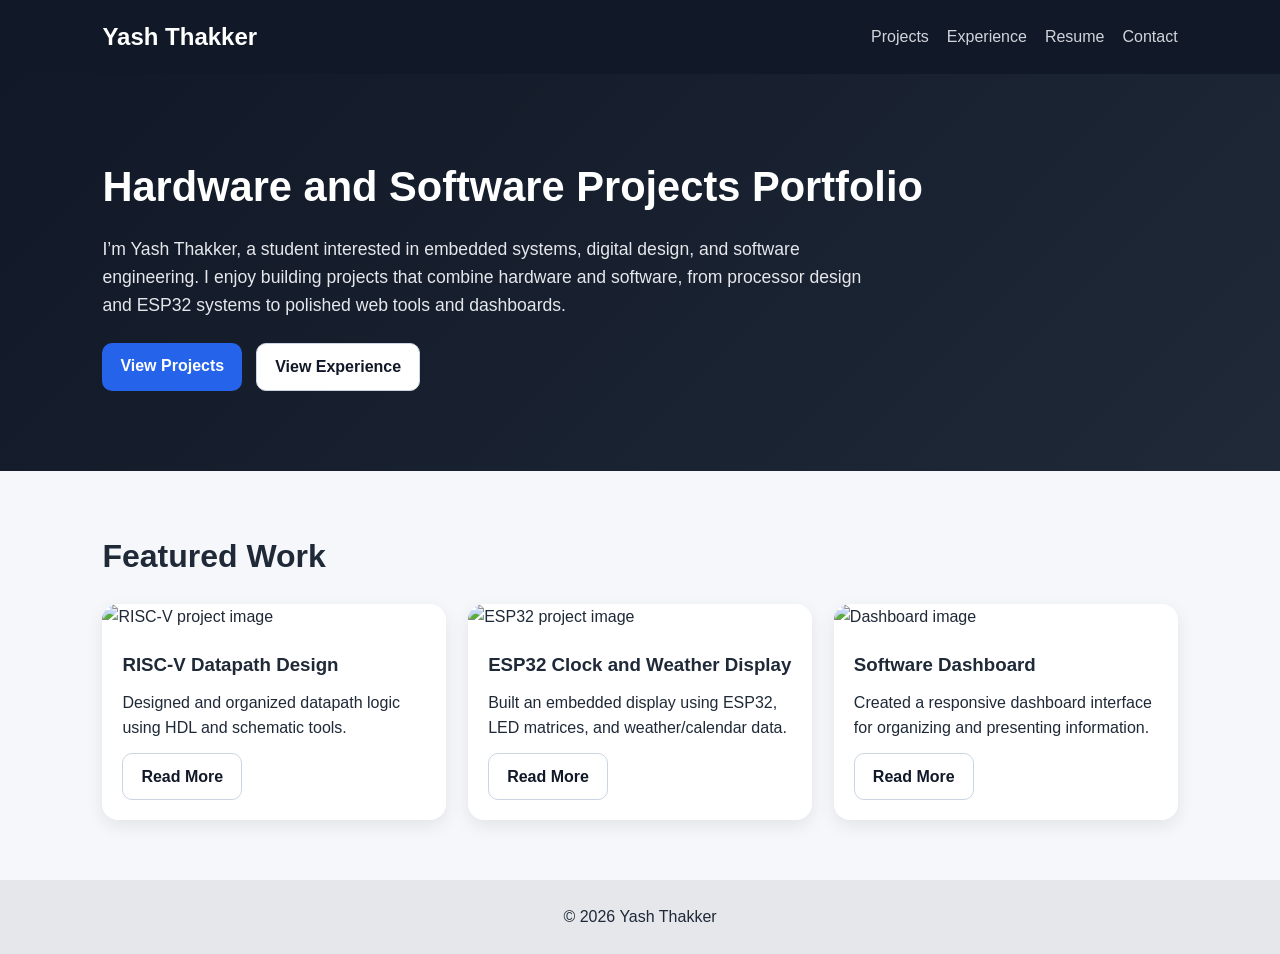
==== index.html @ a698c544 "fixed tabs" ====
<!DOCTYPE html>
<html lang="en">
<head>
  <meta charset="UTF-8" />
  <meta name="viewport" content="width=device-width, initial-scale=1.0" />
  <title>Yash Thakker | Portfolio</title>
  <link rel="stylesheet" href="style.css" />
</head>
<body>
  <nav class="navbar">
    <h1><a href="index.html">Yash Thakker</a></h1>
    <div class="nav-links">
      <a href="projects.html">Projects</a>
      <a href="experience.html">Experience</a>
      <a href="resume.html">Resume</a>
      <a href="contact.html">Contact</a>
    </div>
  </nav>

  <header class="hero">
    <h2>Hardware and Software Projects Portfolio</h2>
    <p>
      I’m Yash Thakker, a student interested in embedded systems, digital design, and software engineering.
      I enjoy building projects that combine hardware and software, from processor design and ESP32 systems
      to polished web tools and dashboards.
    </p>
    <div class="hero-buttons">
      <a class="btn primary" href="projects.html">View Projects</a>
      <a class="btn" href="experience.html">View Experience</a>
    </div>
  </header>

  <main>
    <section class="container">
        <h2 class="section-title">Featured Work</h2>
        <div class="grid">
        <div class="card">
            <img src="images/riscv-1.jpg" alt="RISC-V project image">
            <div class="card-content">
            <h3>RISC-V Datapath Design</h3>
            <p>Designed and organized datapath logic using HDL and schematic tools.</p>
            <a class="btn" href="projects/riscv.html">Read More</a>
            </div>
        </div>

        <div class="card">
            <img src="images/esp32-1.jpg" alt="ESP32 project image">
            <div class="card-content">
            <h3>ESP32 Clock and Weather Display</h3>
            <p>Built an embedded display using ESP32, LED matrices, and weather/calendar data.</p>
            <a class="btn" href="projects/esp32.html">Read More</a>
            </div>
        </div>

        <div class="card">
            <img src="images/dashboard-1.jpg" alt="Dashboard image">
            <div class="card-content">
            <h3>Software Dashboard</h3>
            <p>Created a responsive dashboard interface for organizing and presenting information.</p>
            <a class="btn" href="projects/dashboard.html">Read More</a>
            </div>
        </div>
        </div>
    </section>
  </main>

  <footer class="footer">
    <p>© 2026 Yash Thakker</p>
  </footer>
</body>
</html>
---- style.css ----
* {
  box-sizing: border-box;
  margin: 0;
  padding: 0;
}

html, body {
  height: 100%;
}

body {
  font-family: Arial, sans-serif;
  background: #f5f7fb;
  color: #1f2937;
  line-height: 1.6;
  display: flex;
  flex-direction: column;
}

main {
  flex: 1;
}

a {
  text-decoration: none;
  color: inherit;
}

.navbar {
  background: #111827;
  color: white;
  padding: 18px 8%;
  display: flex;
  justify-content: space-between;
  align-items: center;
  flex-wrap: wrap;
}

.navbar h1 a {
  color: white;
}

.nav-links {
  display: flex;
  gap: 18px;
  flex-wrap: wrap;
}

.nav-links a {
  color: #d1d5db;
  font-weight: 500;
  transition: color 0.2s ease;
}

.nav-links a:hover {
  color: white;
}

.hero {
  background: linear-gradient(135deg, #111827, #1f2937);
  color: white;
  padding: 80px 8%;
}

.hero h2 {
  font-size: 2.6rem;
  margin-bottom: 14px;
}

.hero p {
  max-width: 760px;
  font-size: 1.1rem;
  color: #e5e7eb;
}

.hero-buttons {
  margin-top: 24px;
  display: flex;
  gap: 14px;
  flex-wrap: wrap;
}

.btn {
  display: inline-block;
  padding: 10px 18px;
  border-radius: 10px;
  font-weight: bold;
  border: 1px solid #cbd5e1;
  background: white;
  color: #111827;
}

.btn.primary {
  background: #2563eb;
  color: white;
  border: none;
}

.container {
  padding: 60px 8%;
}

.section-title {
  font-size: 2rem;
  margin-bottom: 22px;
}

.grid {
  display: grid;
  grid-template-columns: repeat(auto-fit, minmax(280px, 1fr));
  gap: 22px;
}

.card {
  background: white;
  border-radius: 16px;
  overflow: hidden;
  box-shadow: 0 6px 18px rgba(0,0,0,0.08);
}

.card img {
  width: 100%;
  height: 210px;
  object-fit: cover;
}

.card-content {
  padding: 20px;
}

.card-content h3 {
  margin-bottom: 10px;
}

.card-content p {
  margin-bottom: 12px;
}

.tags {
  font-size: 0.95rem;
  color: #374151;
  margin-bottom: 14px;
}

.timeline {
  display: flex;
  flex-direction: column;
  gap: 22px;
}

.timeline-item {
  background: white;
  border-left: 5px solid #2563eb;
  padding: 20px;
  border-radius: 12px;
  box-shadow: 0 6px 18px rgba(0,0,0,0.06);
}

.timeline-item h3 {
  margin-bottom: 6px;
}

.timeline-item .meta {
  color: #6b7280;
  margin-bottom: 10px;
}

.timeline-item ul {
  margin-left: 20px;
}

.project-header {
  padding: 50px 8% 20px;
}

.project-header h2 {
  font-size: 2.4rem;
  margin-bottom: 10px;
}

.project-layout {
  padding: 20px 8% 60px;
  display: grid;
  grid-template-columns: 2fr 1fr;
  gap: 30px;
}

.project-main,
.project-side {
  background: white;
  padding: 24px;
  border-radius: 16px;
  box-shadow: 0 6px 18px rgba(0,0,0,0.06);
}

.project-main img,
.project-main video {
  width: 100%;
  border-radius: 12px;
  margin: 16px 0;
}

.project-main h3,
.project-side h3 {
  margin: 18px 0 10px;
}

.project-main ul,
.project-side ul {
  margin-left: 20px;
}

.resume-box,
.contact-box {
  background: white;
  padding: 28px;
  border-radius: 16px;
  box-shadow: 0 6px 18px rgba(0,0,0,0.06);
  max-width: 700px;
}

.footer {
  text-align: center;
  padding: 24px;
  background: #e5e7eb;
  margin-top: auto;
}

@media (max-width: 900px) {
  .project-layout {
    grid-template-columns: 1fr;
  }

  .hero h2 {
    font-size: 2rem;
  }
}
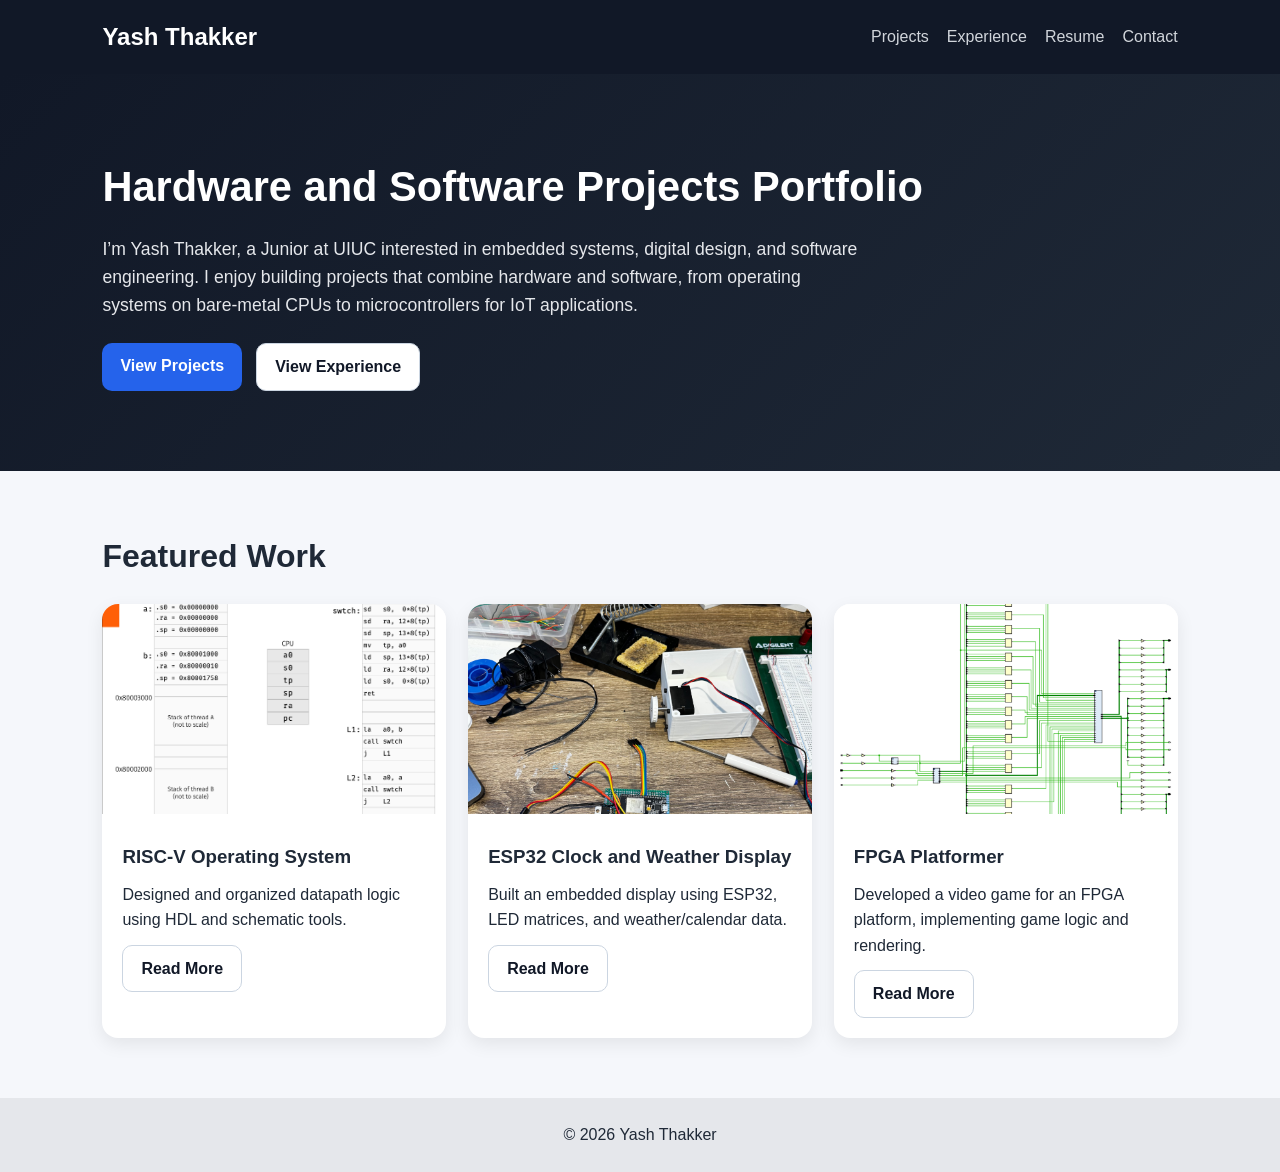
==== commit fef57aaf: "Update contact information, experience details, and project images in portfolio" ====
--- a/index.html
+++ b/index.html
@@ -20,9 +20,8 @@
   <header class="hero">
     <h2>Hardware and Software Projects Portfolio</h2>
     <p>
-      I’m Yash Thakker, a student interested in embedded systems, digital design, and software engineering.
-      I enjoy building projects that combine hardware and software, from processor design and ESP32 systems
-      to polished web tools and dashboards.
+      I’m Yash Thakker, a Junior at UIUC interested in embedded systems, digital design, and software engineering.
+      I enjoy building projects that combine hardware and software, from operating systems on bare-metal CPUs to microcontrollers for IoT applications.
     </p>
     <div class="hero-buttons">
       <a class="btn primary" href="projects.html">View Projects</a>
@@ -35,16 +34,16 @@
         <h2 class="section-title">Featured Work</h2>
         <div class="grid">
         <div class="card">
-            <img src="images/riscv-1.jpg" alt="RISC-V project image">
+            <img src="images/Threads.png" alt="RISC-V project image">
             <div class="card-content">
-            <h3>RISC-V Datapath Design</h3>
+            <h3>RISC-V Operating System</h3>
             <p>Designed and organized datapath logic using HDL and schematic tools.</p>
             <a class="btn" href="projects/riscv.html">Read More</a>
             </div>
         </div>
-
+        
         <div class="card">
-            <img src="images/esp32-1.jpg" alt="ESP32 project image">
+            <img src="images/BlindsPrototype.jpeg" alt="ESP32 project image">
             <div class="card-content">
             <h3>ESP32 Clock and Weather Display</h3>
             <p>Built an embedded display using ESP32, LED matrices, and weather/calendar data.</p>
@@ -53,11 +52,11 @@
         </div>
 
         <div class="card">
-            <img src="images/dashboard-1.jpg" alt="Dashboard image">
+            <img src="images/BlockDiagramFPGA.png" alt="FPGA project image">
             <div class="card-content">
-            <h3>Software Dashboard</h3>
-            <p>Created a responsive dashboard interface for organizing and presenting information.</p>
-            <a class="btn" href="projects/dashboard.html">Read More</a>
+            <h3>FPGA Platformer</h3>
+            <p>Developed a video game for an FPGA platform, implementing game logic and rendering.</p>
+            <a class="btn" href="projects/fpga.html">Read More</a>
             </div>
         </div>
         </div>
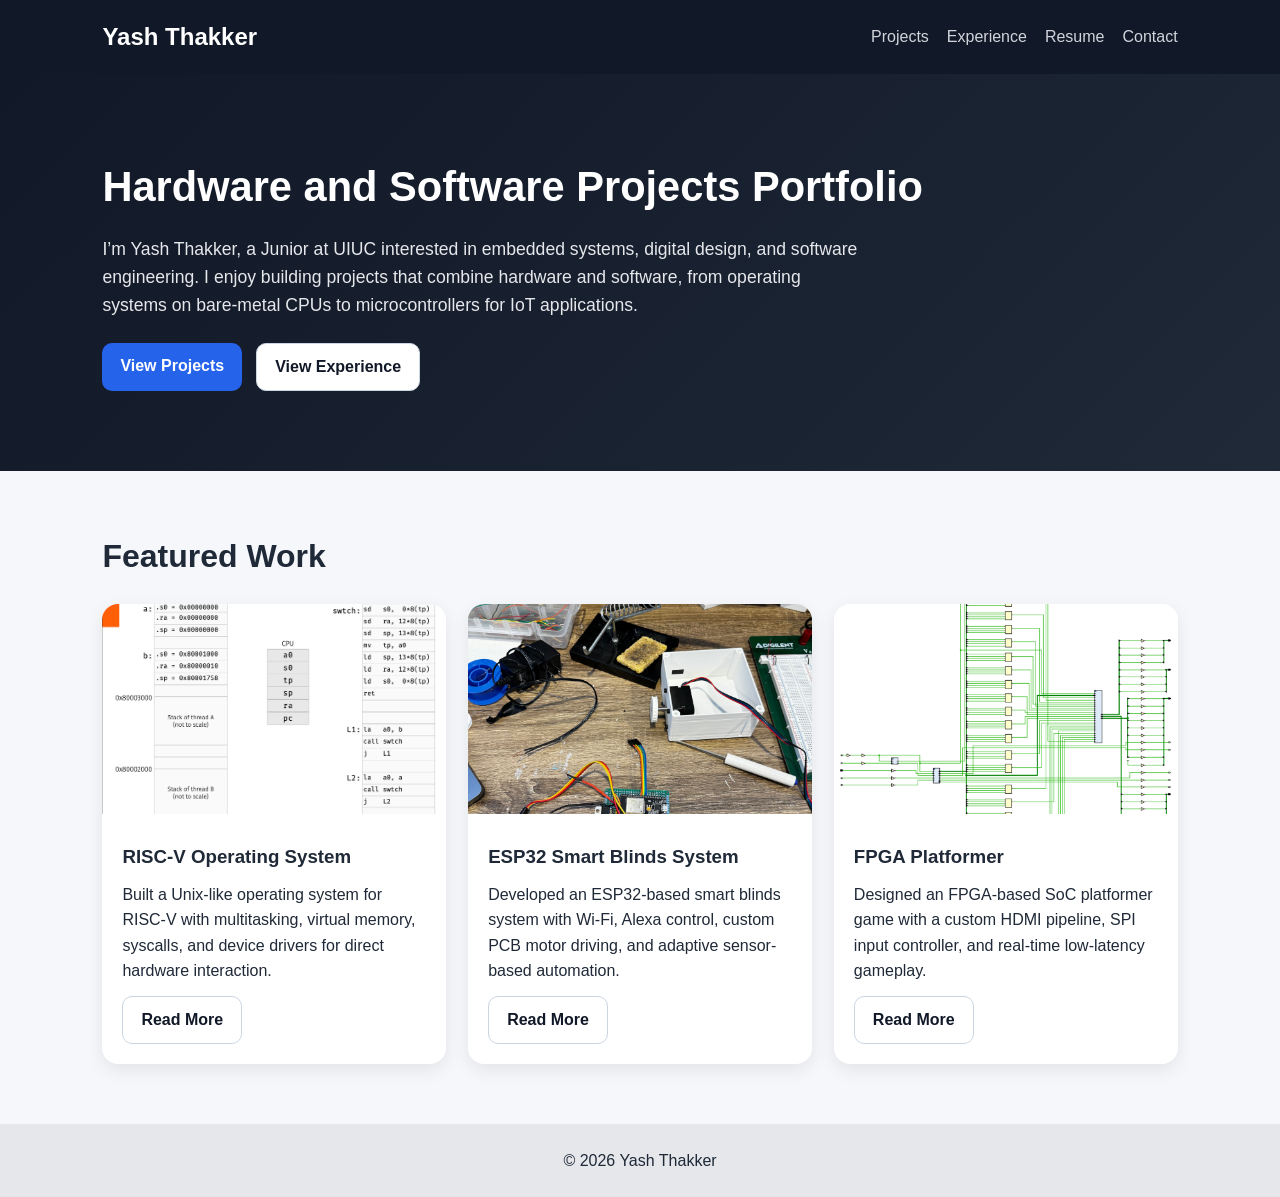
==== commit b26e8800: "Enhance project descriptions and add new images for better portfolio representation" ====
--- a/index.html
+++ b/index.html
@@ -37,7 +37,8 @@
             <img src="images/Threads.png" alt="RISC-V project image">
             <div class="card-content">
             <h3>RISC-V Operating System</h3>
-            <p>Designed and organized datapath logic using HDL and schematic tools.</p>
+            <p>Built a Unix-like operating system for RISC-V with 
+                    multitasking, virtual memory, syscalls, and device drivers for direct hardware interaction.</p>
             <a class="btn" href="projects/riscv.html">Read More</a>
             </div>
         </div>
@@ -45,8 +46,9 @@
         <div class="card">
             <img src="images/BlindsPrototype.jpeg" alt="ESP32 project image">
             <div class="card-content">
-            <h3>ESP32 Clock and Weather Display</h3>
-            <p>Built an embedded display using ESP32, LED matrices, and weather/calendar data.</p>
+            <h3>ESP32 Smart Blinds System</h3>
+            <p>Developed an ESP32-based smart blinds system with Wi-Fi, Alexa control, 
+                custom PCB motor driving, and adaptive sensor-based automation.</p>
             <a class="btn" href="projects/esp32.html">Read More</a>
             </div>
         </div>
@@ -55,7 +57,8 @@
             <img src="images/BlockDiagramFPGA.png" alt="FPGA project image">
             <div class="card-content">
             <h3>FPGA Platformer</h3>
-            <p>Developed a video game for an FPGA platform, implementing game logic and rendering.</p>
+            <p>Designed an FPGA-based SoC platformer game with a custom 
+                    HDMI pipeline, SPI input controller, and real-time low-latency gameplay.</p>
             <a class="btn" href="projects/fpga.html">Read More</a>
             </div>
         </div>
--- a/style.css
+++ b/style.css
@@ -6,6 +6,21 @@
 
 html, body {
   height: 100%;
+}
+
+.experience-header {
+  display: flex;
+  align-items: flex-start;
+  gap: 12px;
+  margin-bottom: 10px;
+}
+
+.company-logo {
+  width: 36px;
+  height: 36px;
+  object-fit: contain;
+  flex-shrink: 0;
+  margin-top: 2px;
 }
 
 body {
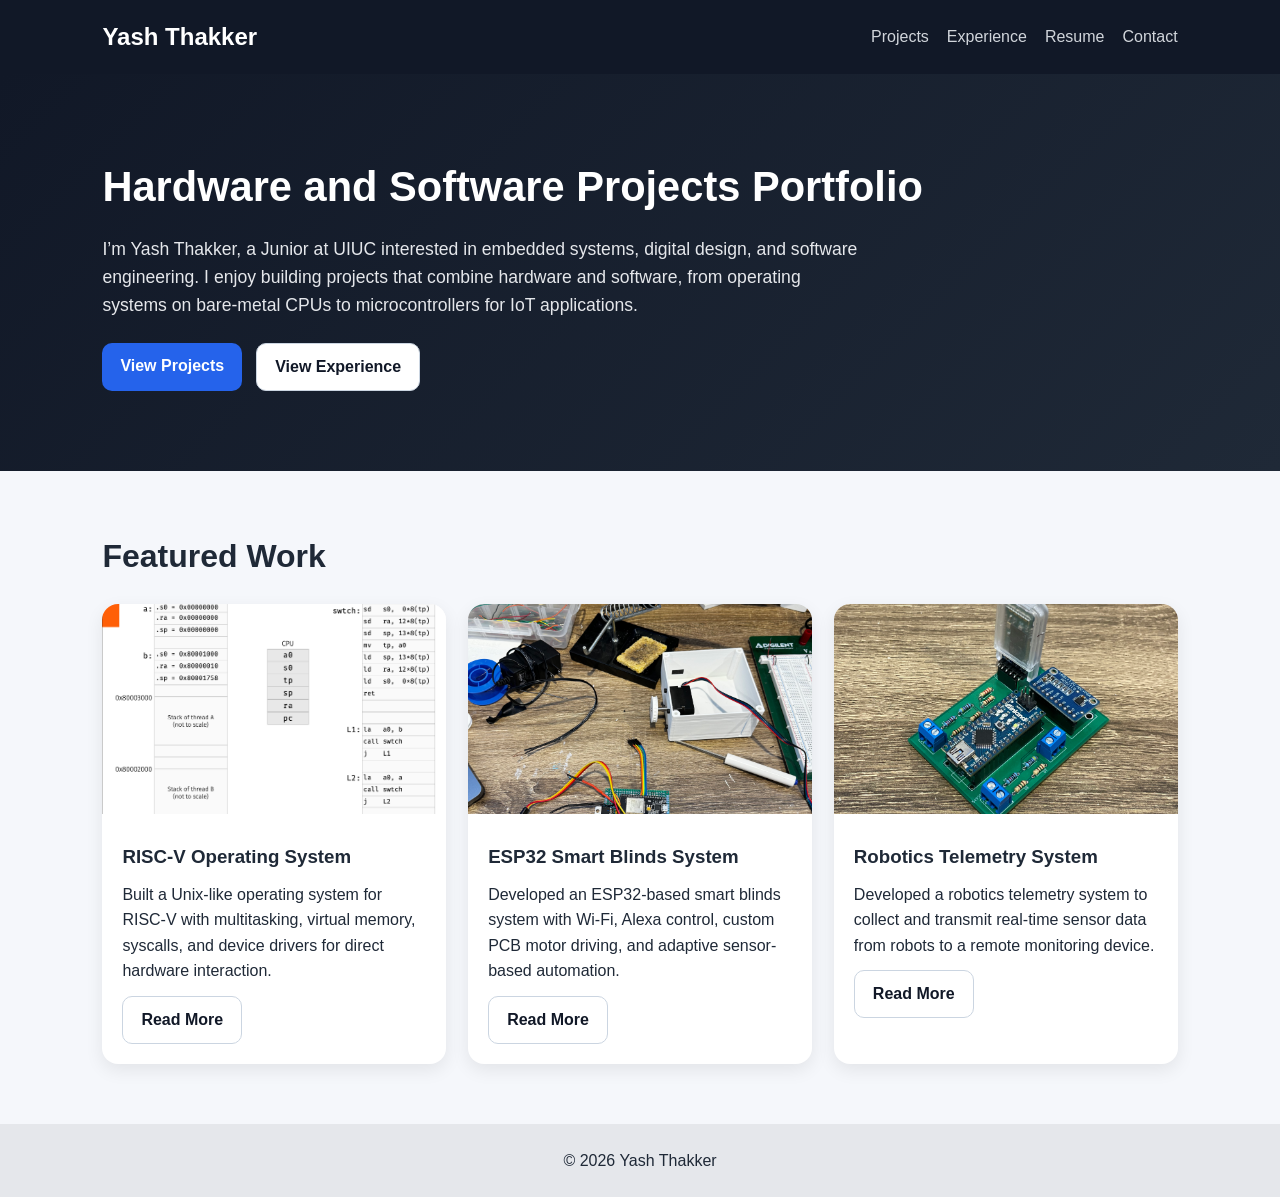
==== commit 5d735138: "stories" ====
--- a/index.html
+++ b/index.html
@@ -54,12 +54,12 @@
         </div>
 
         <div class="card">
-            <img src="images/BlockDiagramFPGA.png" alt="FPGA project image">
+            <img src="images/robot-tele-pcb.jpeg" alt="Robotics Telemetry System">
             <div class="card-content">
-            <h3>FPGA Platformer</h3>
-            <p>Designed an FPGA-based SoC platformer game with a custom 
-                    HDMI pipeline, SPI input controller, and real-time low-latency gameplay.</p>
-            <a class="btn" href="projects/fpga.html">Read More</a>
+            <h3>Robotics Telemetry System</h3>
+            <p>Developed a robotics telemetry system to collect and transmit real-time sensor data from robots 
+                to a remote monitoring device.</p>
+            <a class="btn" href="projects/robotics-telemetry.html">Read More</a>
             </div>
         </div>
         </div>
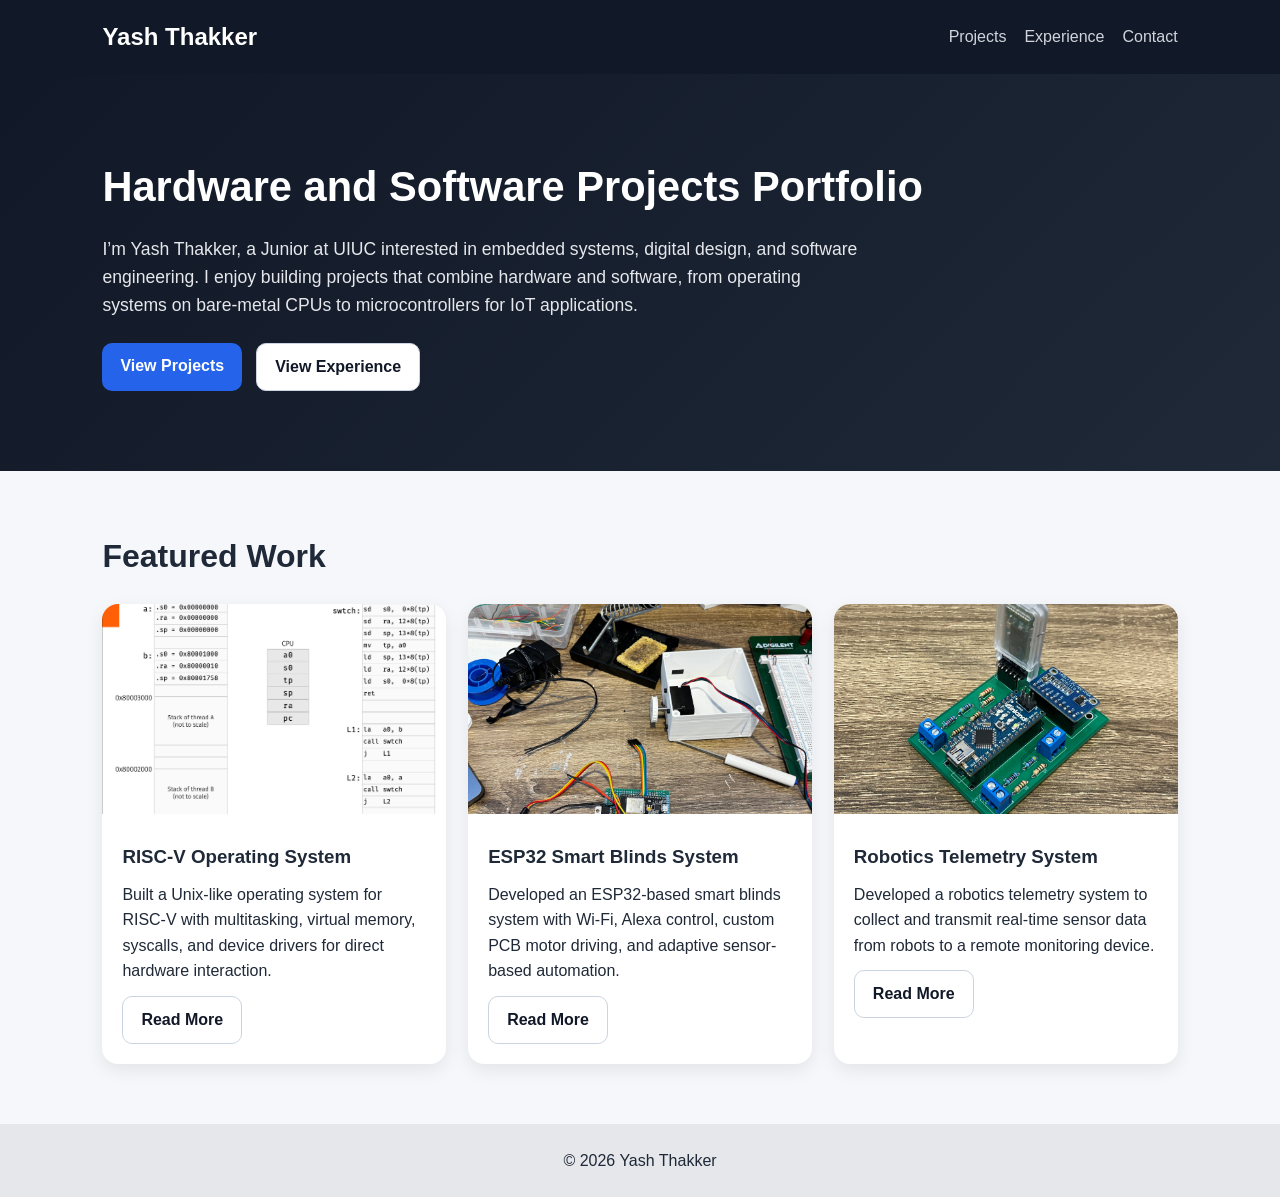
==== commit 6527d098: "4/30" ====
--- a/index.html
+++ b/index.html
@@ -12,7 +12,7 @@
     <div class="nav-links">
       <a href="projects.html">Projects</a>
       <a href="experience.html">Experience</a>
-      <a href="resume.html">Resume</a>
+      <!-- <a href="resume.html">Resume</a> -->
       <a href="contact.html">Contact</a>
     </div>
   </nav>
@@ -39,7 +39,7 @@
             <h3>RISC-V Operating System</h3>
             <p>Built a Unix-like operating system for RISC-V with 
                     multitasking, virtual memory, syscalls, and device drivers for direct hardware interaction.</p>
-            <a class="btn" href="projects/riscv.html">Read More</a>
+            <a class="btn" href="projects/riscv-os.html">Read More</a>
             </div>
         </div>
         
@@ -49,7 +49,7 @@
             <h3>ESP32 Smart Blinds System</h3>
             <p>Developed an ESP32-based smart blinds system with Wi-Fi, Alexa control, 
                 custom PCB motor driving, and adaptive sensor-based automation.</p>
-            <a class="btn" href="projects/esp32.html">Read More</a>
+            <a class="btn" href="projects/iot-blinds.html">Read More</a>
             </div>
         </div>
 
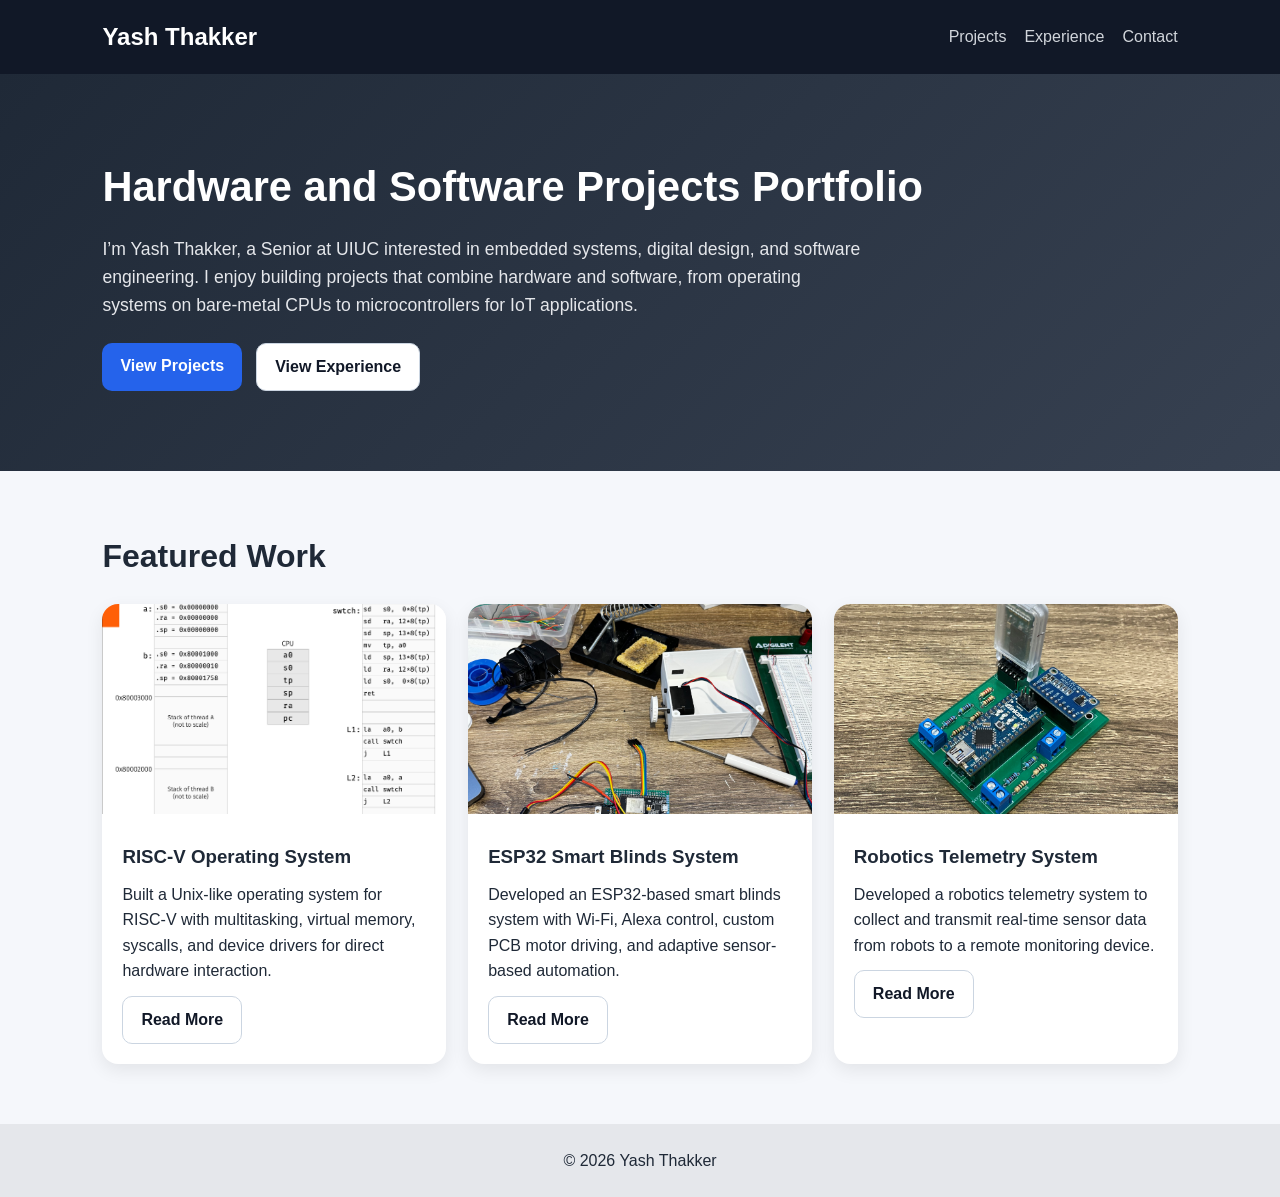
==== commit e1b0ae20: "CSS changes" ====
--- a/index.html
+++ b/index.html
@@ -20,7 +20,7 @@
   <header class="hero">
     <h2>Hardware and Software Projects Portfolio</h2>
     <p>
-      I’m Yash Thakker, a Junior at UIUC interested in embedded systems, digital design, and software engineering.
+      I’m Yash Thakker, a Senior at UIUC interested in embedded systems, digital design, and software engineering.
       I enjoy building projects that combine hardware and software, from operating systems on bare-metal CPUs to microcontrollers for IoT applications.
     </p>
     <div class="hero-buttons">
--- a/style.css
+++ b/style.css
@@ -72,7 +72,7 @@
 }
 
 .hero {
-  background: linear-gradient(135deg, #111827, #1f2937);
+  background: linear-gradient(135deg, #1f2937, #374151);
   color: white;
   padding: 80px 8%;
 }
@@ -234,6 +234,68 @@
   max-width: 700px;
 }
 
+.contact-section {
+  background: linear-gradient(135deg, #111827 0%, #1f2937 55%, #2563eb 100%);
+  color: white;
+  min-height: 520px;
+  padding: 70px 8%;
+}
+
+.contact-intro {
+  max-width: 760px;
+  margin-bottom: 28px;
+}
+
+.contact-intro h2 {
+  font-size: 2.4rem;
+  margin-bottom: 12px;
+}
+
+.contact-intro p {
+  color: #e5e7eb;
+  font-size: 1.08rem;
+}
+
+.contact-grid {
+  display: grid;
+  grid-template-columns: repeat(auto-fit, minmax(240px, 1fr));
+  gap: 18px;
+}
+
+.contact-card {
+  background: white;
+  border: 1px solid #dbeafe;
+  border-top: 4px solid #2563eb;
+  border-radius: 14px;
+  padding: 22px;
+  box-shadow: 0 8px 24px rgba(15, 23, 42, 0.08);
+  transition: transform 0.2s ease, box-shadow 0.2s ease, border-color 0.2s ease;
+}
+
+.contact-card:hover,
+.contact-card:focus {
+  border-color: #93c5fd;
+  box-shadow: 0 12px 28px rgba(15, 23, 42, 0.12);
+  transform: translateY(-3px);
+}
+
+.contact-label {
+  display: block;
+  color: #2563eb;
+  font-size: 0.86rem;
+  font-weight: 700;
+  letter-spacing: 0.08em;
+  margin-bottom: 8px;
+  text-transform: uppercase;
+}
+
+.contact-value {
+  color: #111827;
+  display: block;
+  font-size: 1.05rem;
+  overflow-wrap: anywhere;
+}
+
 .footer {
   text-align: center;
   padding: 24px;
@@ -249,4 +311,4 @@
   .hero h2 {
     font-size: 2rem;
   }
-}+}
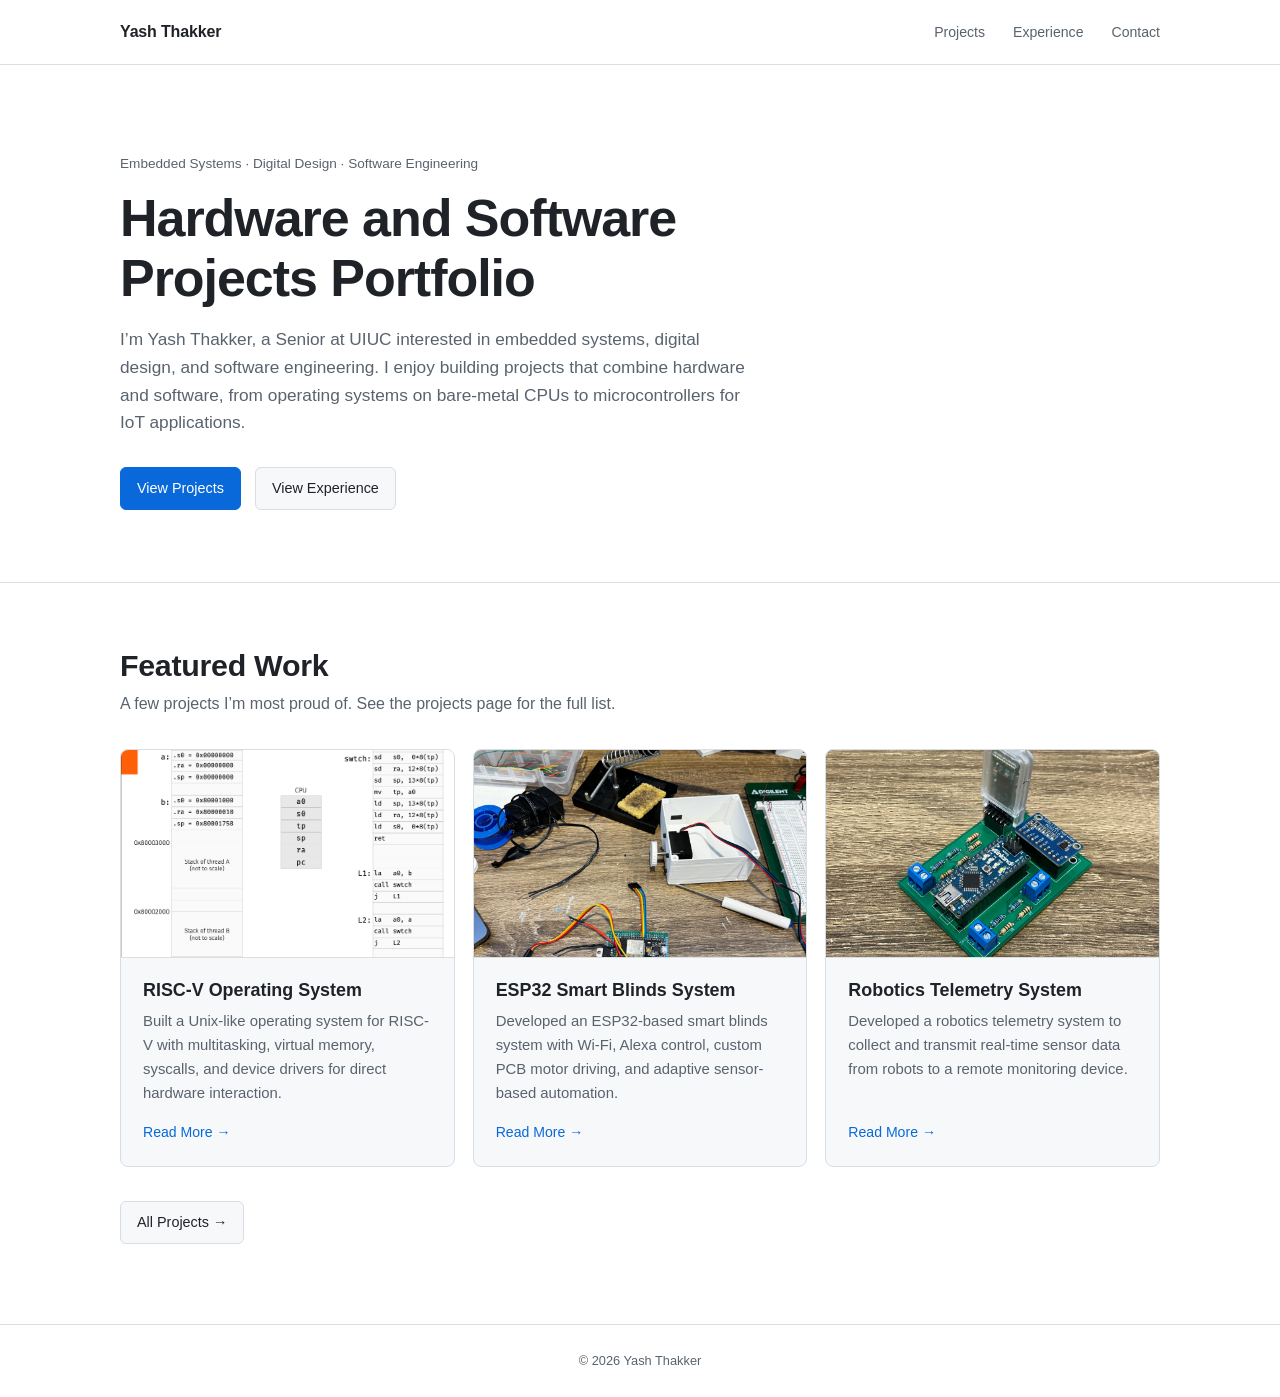
==== commit d6b35843: "feat: Redesign UI with clean GitHub-style light theme Replace dark navbar and card-shadow design wit" ====
--- a/index.html
+++ b/index.html
@@ -7,67 +7,88 @@
   <link rel="stylesheet" href="style.css" />
 </head>
 <body>
-  <nav class="navbar">
-    <h1><a href="index.html">Yash Thakker</a></h1>
-    <div class="nav-links">
-      <a href="projects.html">Projects</a>
-      <a href="experience.html">Experience</a>
-      <!-- <a href="resume.html">Resume</a> -->
-      <a href="contact.html">Contact</a>
-    </div>
-  </nav>
-
-  <header class="hero">
-    <h2>Hardware and Software Projects Portfolio</h2>
-    <p>
-      I’m Yash Thakker, a Senior at UIUC interested in embedded systems, digital design, and software engineering.
-      I enjoy building projects that combine hardware and software, from operating systems on bare-metal CPUs to microcontrollers for IoT applications.
-    </p>
-    <div class="hero-buttons">
-      <a class="btn primary" href="projects.html">View Projects</a>
-      <a class="btn" href="experience.html">View Experience</a>
+  <header class="site-header">
+    <div class="wrap">
+      <a class="wordmark" href="index.html">Yash Thakker</a>
+      <nav class="site-nav">
+        <a href="projects.html">Projects</a>
+        <a href="experience.html">Experience</a>
+        <!-- <a href="resume.html">Resume</a> -->
+        <a href="contact.html">Contact</a>
+      </nav>
     </div>
   </header>
 
   <main>
-    <section class="container">
-        <h2 class="section-title">Featured Work</h2>
-        <div class="grid">
-        <div class="card">
-            <img src="images/Threads.png" alt="RISC-V project image">
-            <div class="card-content">
-            <h3>RISC-V Operating System</h3>
-            <p>Built a Unix-like operating system for RISC-V with 
-                    multitasking, virtual memory, syscalls, and device drivers for direct hardware interaction.</p>
-            <a class="btn" href="projects/riscv-os.html">Read More</a>
-            </div>
-        </div>
-        
-        <div class="card">
-            <img src="images/BlindsPrototype.jpeg" alt="ESP32 project image">
-            <div class="card-content">
-            <h3>ESP32 Smart Blinds System</h3>
-            <p>Developed an ESP32-based smart blinds system with Wi-Fi, Alexa control, 
-                custom PCB motor driving, and adaptive sensor-based automation.</p>
-            <a class="btn" href="projects/iot-blinds.html">Read More</a>
-            </div>
+    <section class="hero wrap">
+      <p class="eyebrow">Embedded Systems · Digital Design · Software Engineering</p>
+      <h1>Hardware and Software Projects Portfolio</h1>
+      <p class="hero-intro">
+        I’m Yash Thakker, a Senior at UIUC interested in embedded systems, digital design, and software engineering.
+        I enjoy building projects that combine hardware and software, from operating systems on bare-metal CPUs to microcontrollers for IoT applications.
+      </p>
+      <div class="hero-actions">
+        <a class="button button-primary" href="projects.html">View Projects</a>
+        <a class="button" href="experience.html">View Experience</a>
+      </div>
+    </section>
+
+    <section class="section">
+      <div class="wrap">
+        <div class="section-heading">
+          <h2>Featured Work</h2>
+          <p>A few projects I’m most proud of. See the projects page for the full list.</p>
         </div>
 
-        <div class="card">
-            <img src="images/robot-tele-pcb.jpeg" alt="Robotics Telemetry System">
-            <div class="card-content">
-            <h3>Robotics Telemetry System</h3>
-            <p>Developed a robotics telemetry system to collect and transmit real-time sensor data from robots 
+        <div class="project-grid">
+          <article class="project-card">
+            <a class="card-media" href="projects/riscv-os.html">
+              <img src="images/Threads.png" alt="RISC-V project image">
+            </a>
+            <div class="card-body">
+              <h3><a href="projects/riscv-os.html">RISC-V Operating System</a></h3>
+              <p>Built a Unix-like operating system for RISC-V with
+                multitasking, virtual memory, syscalls, and device drivers for direct hardware interaction.</p>
+              <a class="card-link" href="projects/riscv-os.html">Read More →</a>
+            </div>
+          </article>
+
+          <article class="project-card">
+            <a class="card-media" href="projects/iot-blinds.html">
+              <img src="images/BlindsPrototype.jpeg" alt="ESP32 project image">
+            </a>
+            <div class="card-body">
+              <h3><a href="projects/iot-blinds.html">ESP32 Smart Blinds System</a></h3>
+              <p>Developed an ESP32-based smart blinds system with Wi-Fi, Alexa control,
+                custom PCB motor driving, and adaptive sensor-based automation.</p>
+              <a class="card-link" href="projects/iot-blinds.html">Read More →</a>
+            </div>
+          </article>
+
+          <article class="project-card">
+            <a class="card-media" href="projects/robotics-telemetry.html">
+              <img src="images/robot-tele-pcb.jpeg" alt="Robotics Telemetry System">
+            </a>
+            <div class="card-body">
+              <h3><a href="projects/robotics-telemetry.html">Robotics Telemetry System</a></h3>
+              <p>Developed a robotics telemetry system to collect and transmit real-time sensor data from robots
                 to a remote monitoring device.</p>
-            <a class="btn" href="projects/robotics-telemetry.html">Read More</a>
+              <a class="card-link" href="projects/robotics-telemetry.html">Read More →</a>
             </div>
+          </article>
         </div>
+
+        <div class="section-cta">
+          <a class="button" href="projects.html">All Projects →</a>
         </div>
+      </div>
     </section>
   </main>
 
-  <footer class="footer">
-    <p>© 2026 Yash Thakker</p>
+  <footer class="site-footer">
+    <div class="wrap">
+      <p>© 2026 Yash Thakker</p>
+    </div>
   </footer>
 </body>
-</html>+</html>
--- a/style.css
+++ b/style.css
@@ -1,35 +1,37 @@
+/* ---------------------------------- */
+/* Base                               */
+/* ---------------------------------- */
+
+:root {
+  --paper: #ffffff;
+  --ink: #1f2328;
+  --muted: #59636e;
+  --line: #d8dee4;
+  --soft: #f6f8fa;
+  --accent: #0969da;
+  --accent-dark: #0757b4;
+  --max-width: 1040px;
+}
+
 * {
   box-sizing: border-box;
   margin: 0;
   padding: 0;
 }
 
-html, body {
-  height: 100%;
-}
-
-.experience-header {
-  display: flex;
-  align-items: flex-start;
-  gap: 12px;
-  margin-bottom: 10px;
-}
-
-.company-logo {
-  width: 36px;
-  height: 36px;
-  object-fit: contain;
-  flex-shrink: 0;
-  margin-top: 2px;
+html {
+  scroll-behavior: smooth;
 }
 
 body {
-  font-family: Arial, sans-serif;
-  background: #f5f7fb;
-  color: #1f2937;
+  min-height: 100vh;
+  display: flex;
+  flex-direction: column;
+  color: var(--ink);
+  background: var(--paper);
+  font-family: -apple-system, BlinkMacSystemFont, "Segoe UI", Roboto, sans-serif;
+  font-size: 16px;
   line-height: 1.6;
-  display: flex;
-  flex-direction: column;
 }
 
 main {
@@ -37,278 +39,596 @@
 }
 
 a {
+  color: inherit;
   text-decoration: none;
-  color: inherit;
-}
-
-.navbar {
-  background: #111827;
-  color: white;
-  padding: 18px 8%;
-  display: flex;
+}
+
+img,
+video {
+  display: block;
+  max-width: 100%;
+}
+
+/* Shared centered column */
+.wrap {
+  width: min(calc(100% - 48px), var(--max-width));
+  margin-inline: auto;
+}
+
+/* ---------------------------------- */
+/* Header / Nav                       */
+/* ---------------------------------- */
+
+.site-header {
+  position: sticky;
+  top: 0;
+  z-index: 20;
+  background: var(--paper);
+  border-bottom: 1px solid var(--line);
+}
+
+.site-header .wrap {
+  min-height: 64px;
+  display: flex;
+  align-items: center;
   justify-content: space-between;
+  gap: 20px;
+  flex-wrap: wrap;
+  padding-block: 10px;
+}
+
+.wordmark {
+  font-weight: 650;
+  font-size: 1rem;
+  letter-spacing: -0.01em;
+}
+
+.wordmark:hover {
+  color: var(--accent);
+}
+
+.site-nav {
+  display: flex;
+  gap: 28px;
+  font-size: 0.88rem;
+}
+
+.site-nav a {
+  color: var(--muted);
+  transition: color 160ms ease;
+}
+
+.site-nav a:hover {
+  color: var(--accent);
+}
+
+.site-nav a[aria-current="page"] {
+  color: var(--ink);
+  font-weight: 600;
+}
+
+/* ---------------------------------- */
+/* Hero (home page)                   */
+/* ---------------------------------- */
+
+.hero {
+  padding: 88px 0 72px;
+}
+
+.eyebrow {
+  margin-bottom: 14px;
+  color: var(--muted);
+  font-size: 0.85rem;
+  font-weight: 500;
+}
+
+.eyebrow a:hover {
+  color: var(--accent);
+}
+
+.hero h1 {
+  max-width: 720px;
+  font-size: clamp(2.1rem, 5vw, 3.25rem);
+  font-weight: 650;
+  line-height: 1.15;
+  letter-spacing: -0.02em;
+}
+
+.hero-intro {
+  max-width: 640px;
+  margin-top: 18px;
+  color: var(--muted);
+  font-size: 1.08rem;
+}
+
+.hero-actions {
+  display: flex;
+  flex-wrap: wrap;
   align-items: center;
+  gap: 14px;
+  margin-top: 30px;
+}
+
+/* ---------------------------------- */
+/* Buttons                            */
+/* ---------------------------------- */
+
+.button {
+  display: inline-flex;
+  align-items: center;
+  gap: 8px;
+  padding: 9px 16px;
+  border-radius: 6px;
+  border: 1px solid var(--line);
+  background: var(--soft);
+  font-size: 0.9rem;
+  font-weight: 500;
+  transition: background 160ms ease, border-color 160ms ease, color 160ms ease;
+}
+
+.button:hover {
+  border-color: var(--muted);
+}
+
+.button-primary {
+  color: #fff;
+  background: var(--accent);
+  border-color: var(--accent);
+}
+
+.button-primary:hover {
+  background: var(--accent-dark);
+  border-color: var(--accent-dark);
+}
+
+/* ---------------------------------- */
+/* Sections                           */
+/* ---------------------------------- */
+
+.section {
+  padding: 64px 0 80px;
+  border-top: 1px solid var(--line);
+}
+
+.section-flush {
+  border-top: none;
+}
+
+.section-heading {
+  margin-bottom: 32px;
+}
+
+.section-heading h2 {
+  font-size: 1.9rem;
+  font-weight: 650;
+  letter-spacing: -0.01em;
+  line-height: 1.2;
+}
+
+.section-heading p {
+  max-width: 620px;
+  margin-top: 8px;
+  color: var(--muted);
+}
+
+/* ---------------------------------- */
+/* Project cards                      */
+/* ---------------------------------- */
+
+.project-grid {
+  display: grid;
+  grid-template-columns: repeat(auto-fill, minmax(290px, 1fr));
+  gap: 18px;
+}
+
+.project-card {
+  display: flex;
+  flex-direction: column;
+  overflow: hidden;
+  background: var(--soft);
+  border: 1px solid var(--line);
+  border-radius: 8px;
+}
+
+.card-media {
+  aspect-ratio: 16 / 10;
+  overflow: hidden;
+  background: #e9eef3;
+  border-bottom: 1px solid var(--line);
+}
+
+.card-media img {
+  width: 100%;
+  height: 100%;
+  object-fit: cover;
+  transition: transform 240ms ease;
+}
+
+.project-card:hover .card-media img {
+  transform: scale(1.02);
+}
+
+.card-body {
+  flex: 1;
+  display: flex;
+  flex-direction: column;
+  padding: 20px 22px 22px;
+}
+
+.card-body h3 {
+  font-size: 1.12rem;
+  font-weight: 650;
+  line-height: 1.35;
+  margin-bottom: 8px;
+}
+
+.card-body h3 a:hover {
+  color: var(--accent);
+}
+
+.card-body > p {
+  color: var(--muted);
+  font-size: 0.93rem;
+}
+
+.tech-list {
+  display: flex;
   flex-wrap: wrap;
-}
-
-.navbar h1 a {
-  color: white;
-}
-
-.nav-links {
-  display: flex;
-  gap: 18px;
-  flex-wrap: wrap;
-}
-
-.nav-links a {
-  color: #d1d5db;
+  gap: 8px;
+  margin-top: 14px;
+  list-style: none;
+  color: var(--muted);
+  font-size: 0.74rem;
+}
+
+.tech-list li {
+  padding: 3px 9px;
+  background: #fff;
+  border: 1px solid var(--line);
+  border-radius: 12px;
+}
+
+.card-link {
+  margin-top: auto;
+  padding-top: 16px;
+  color: var(--accent);
+  font-size: 0.88rem;
   font-weight: 500;
-  transition: color 0.2s ease;
-}
-
-.nav-links a:hover {
-  color: white;
-}
-
-.hero {
-  background: linear-gradient(135deg, #1f2937, #374151);
-  color: white;
-  padding: 80px 8%;
-}
-
-.hero h2 {
-  font-size: 2.6rem;
-  margin-bottom: 14px;
-}
-
-.hero p {
+}
+
+.card-link:hover {
+  color: var(--accent-dark);
+}
+
+.section-cta {
+  margin-top: 34px;
+}
+
+/* ---------------------------------- */
+/* Experience timeline                */
+/* ---------------------------------- */
+
+.timeline article {
+  display: grid;
+  grid-template-columns: 180px minmax(0, 1fr) 64px;
+  gap: 36px;
+  padding: 34px 0;
+  border-top: 1px solid var(--line);
+}
+
+.timeline article:last-child {
+  border-bottom: 1px solid var(--line);
+}
+
+.timeline-date {
+  color: var(--muted);
+  font-size: 0.78rem;
+  font-weight: 500;
+  text-transform: uppercase;
+  letter-spacing: 0.03em;
+  padding-top: 4px;
+}
+
+.timeline-body h3 {
+  font-size: 1.15rem;
+  font-weight: 650;
+  line-height: 1.35;
+}
+
+.timeline-body ul {
+  margin: 12px 0 0 20px;
+  color: var(--muted);
+  font-size: 0.95rem;
+}
+
+.timeline-body li {
+  margin-bottom: 8px;
+  max-width: 640px;
+}
+
+.timeline-body li:last-child {
+  margin-bottom: 0;
+}
+
+.timeline-logo {
+  justify-self: end;
+}
+
+.timeline-logo img {
+  width: 56px;
+  height: 56px;
+  object-fit: contain;
+  border: 1px solid var(--line);
+  border-radius: 8px;
+  background: #fff;
+  padding: 6px;
+}
+
+/* ---------------------------------- */
+/* Project detail pages               */
+/* ---------------------------------- */
+
+.page-header {
+  padding: 60px 0 40px;
+}
+
+.page-header h1 {
   max-width: 760px;
-  font-size: 1.1rem;
-  color: #e5e7eb;
-}
-
-.hero-buttons {
-  margin-top: 24px;
-  display: flex;
-  gap: 14px;
-  flex-wrap: wrap;
-}
-
-.btn {
-  display: inline-block;
-  padding: 10px 18px;
-  border-radius: 10px;
-  font-weight: bold;
-  border: 1px solid #cbd5e1;
-  background: white;
-  color: #111827;
-}
-
-.btn.primary {
-  background: #2563eb;
-  color: white;
-  border: none;
-}
-
-.container {
-  padding: 60px 8%;
-}
-
-.section-title {
-  font-size: 2rem;
-  margin-bottom: 22px;
-}
-
-.grid {
+  font-size: clamp(1.8rem, 4vw, 2.5rem);
+  font-weight: 650;
+  line-height: 1.2;
+  letter-spacing: -0.015em;
+}
+
+.page-header > p {
+  max-width: 680px;
+  margin-top: 12px;
+  color: var(--muted);
+  font-size: 1.05rem;
+}
+
+.project-layout {
   display: grid;
-  grid-template-columns: repeat(auto-fit, minmax(280px, 1fr));
-  gap: 22px;
-}
-
-.card {
-  background: white;
-  border-radius: 16px;
-  overflow: hidden;
-  box-shadow: 0 6px 18px rgba(0,0,0,0.08);
-}
-
-.card img {
-  width: 100%;
-  height: 210px;
-  object-fit: cover;
-}
-
-.card-content {
-  padding: 20px;
-}
-
-.card-content h3 {
-  margin-bottom: 10px;
-}
-
-.card-content p {
-  margin-bottom: 12px;
-}
-
-.tags {
-  font-size: 0.95rem;
-  color: #374151;
-  margin-bottom: 14px;
-}
-
-.timeline {
-  display: flex;
-  flex-direction: column;
-  gap: 22px;
-}
-
-.timeline-item {
-  background: white;
-  border-left: 5px solid #2563eb;
-  padding: 20px;
-  border-radius: 12px;
-  box-shadow: 0 6px 18px rgba(0,0,0,0.06);
-}
-
-.timeline-item h3 {
+  grid-template-columns: minmax(0, 2.2fr) minmax(240px, 1fr);
+  gap: 36px;
+  align-items: start;
+  padding-bottom: 88px;
+}
+
+.project-main h3 {
+  margin: 36px 0 10px;
+  font-size: 1.2rem;
+  font-weight: 650;
+}
+
+.project-main > h3:first-child {
+  margin-top: 0;
+}
+
+.project-main p {
+  color: var(--ink);
+  max-width: 68ch;
+}
+
+.project-main ul {
+  margin: 4px 0 0 20px;
+}
+
+.project-main li {
   margin-bottom: 6px;
-}
-
-.timeline-item .meta {
-  color: #6b7280;
-  margin-bottom: 10px;
-}
-
-.timeline-item ul {
-  margin-left: 20px;
-}
-
-.project-header {
-  padding: 50px 8% 20px;
-}
-
-.project-header h2 {
-  font-size: 2.4rem;
-  margin-bottom: 10px;
-}
-
-.project-layout {
-  padding: 20px 8% 60px;
-  display: grid;
-  grid-template-columns: 2fr 1fr;
-  gap: 30px;
-}
-
-.project-main,
-.project-side {
-  background: white;
-  padding: 24px;
-  border-radius: 16px;
-  box-shadow: 0 6px 18px rgba(0,0,0,0.06);
 }
 
 .project-main img,
 .project-main video {
   width: 100%;
+  margin: 20px 0 4px;
+  border: 1px solid var(--line);
+  border-radius: 8px;
+  background: var(--soft);
+}
+
+.project-side {
+  position: sticky;
+  top: 88px;
+  padding: 24px;
+  background: var(--soft);
+  border: 1px solid var(--line);
+  border-radius: 8px;
+}
+
+.project-side h3 {
+  font-size: 0.8rem;
+  font-weight: 600;
+  text-transform: uppercase;
+  letter-spacing: 0.05em;
+  color: var(--muted);
+  margin-bottom: 12px;
+}
+
+.project-side h3 + ul {
+  margin-bottom: 26px;
+}
+
+.project-side ul {
+  list-style: none;
+}
+
+.project-side ul:last-child {
+  margin-bottom: 0;
+}
+
+.side-tags {
+  display: flex;
+  flex-wrap: wrap;
+  gap: 8px;
+  font-size: 0.78rem;
+  color: var(--muted);
+}
+
+.side-tags li {
+  padding: 4px 10px;
+  background: #fff;
+  border: 1px solid var(--line);
   border-radius: 12px;
-  margin: 16px 0;
-}
-
-.project-main h3,
-.project-side h3 {
-  margin: 18px 0 10px;
-}
-
-.project-main ul,
-.project-side ul {
-  margin-left: 20px;
-}
-
-.resume-box,
-.contact-box {
-  background: white;
-  padding: 28px;
-  border-radius: 16px;
-  box-shadow: 0 6px 18px rgba(0,0,0,0.06);
-  max-width: 700px;
-}
-
-.contact-section {
-  background: linear-gradient(135deg, #111827 0%, #1f2937 55%, #2563eb 100%);
-  color: white;
-  min-height: 520px;
-  padding: 70px 8%;
-}
-
-.contact-intro {
-  max-width: 760px;
-  margin-bottom: 28px;
-}
-
-.contact-intro h2 {
-  font-size: 2.4rem;
-  margin-bottom: 12px;
-}
-
-.contact-intro p {
-  color: #e5e7eb;
-  font-size: 1.08rem;
-}
+}
+
+.side-links li {
+  margin-bottom: 6px;
+}
+
+.side-links a {
+  color: var(--accent);
+  font-size: 0.92rem;
+  font-weight: 500;
+}
+
+.side-links a:hover {
+  color: var(--accent-dark);
+  text-decoration: underline;
+  text-underline-offset: 3px;
+}
+
+/* ---------------------------------- */
+/* Contact                            */
+/* ---------------------------------- */
 
 .contact-grid {
   display: grid;
   grid-template-columns: repeat(auto-fit, minmax(240px, 1fr));
-  gap: 18px;
+  gap: 16px;
+  margin-top: 8px;
 }
 
 .contact-card {
-  background: white;
-  border: 1px solid #dbeafe;
-  border-top: 4px solid #2563eb;
-  border-radius: 14px;
-  padding: 22px;
-  box-shadow: 0 8px 24px rgba(15, 23, 42, 0.08);
-  transition: transform 0.2s ease, box-shadow 0.2s ease, border-color 0.2s ease;
-}
-
-.contact-card:hover,
-.contact-card:focus {
-  border-color: #93c5fd;
-  box-shadow: 0 12px 28px rgba(15, 23, 42, 0.12);
-  transform: translateY(-3px);
+  display: block;
+  padding: 20px 22px;
+  background: var(--soft);
+  border: 1px solid var(--line);
+  border-radius: 8px;
+  transition: border-color 160ms ease, background 160ms ease;
+}
+
+.contact-card:hover {
+  border-color: var(--accent);
+  background: #f0f6fc;
 }
 
 .contact-label {
   display: block;
-  color: #2563eb;
-  font-size: 0.86rem;
-  font-weight: 700;
-  letter-spacing: 0.08em;
-  margin-bottom: 8px;
+  margin-bottom: 6px;
+  color: var(--accent);
+  font-size: 0.75rem;
+  font-weight: 600;
   text-transform: uppercase;
+  letter-spacing: 0.06em;
 }
 
 .contact-value {
-  color: #111827;
   display: block;
-  font-size: 1.05rem;
+  color: var(--ink);
+  font-size: 0.98rem;
   overflow-wrap: anywhere;
 }
 
-.footer {
+/* ---------------------------------- */
+/* Resume                             */
+/* ---------------------------------- */
+
+.resume-box {
+  max-width: 640px;
+  padding: 28px;
+  background: var(--soft);
+  border: 1px solid var(--line);
+  border-radius: 8px;
+}
+
+.resume-box p {
+  color: var(--muted);
+  margin-bottom: 18px;
+}
+
+/* ---------------------------------- */
+/* Footer                             */
+/* ---------------------------------- */
+
+.site-footer {
+  border-top: 1px solid var(--line);
+  padding: 26px 0;
+  margin-top: auto;
+}
+
+.site-footer p {
+  color: var(--muted);
+  font-size: 0.8rem;
   text-align: center;
-  padding: 24px;
-  background: #e5e7eb;
-  margin-top: auto;
-}
-
-@media (max-width: 900px) {
+}
+
+/* ---------------------------------- */
+/* Responsive                         */
+/* ---------------------------------- */
+
+@media (prefers-reduced-motion: reduce) {
+  html {
+    scroll-behavior: auto;
+  }
+}
+
+@media (max-width: 820px) {
+  .wrap {
+    width: min(calc(100% - 32px), var(--max-width));
+  }
+
+  .site-nav {
+    gap: 18px;
+    overflow-x: auto;
+    white-space: nowrap;
+    scrollbar-width: none;
+  }
+
+  .site-nav::-webkit-scrollbar {
+    display: none;
+  }
+
+  .hero {
+    padding: 60px 0 56px;
+  }
+
+  .section {
+    padding: 52px 0 60px;
+  }
+
   .project-layout {
     grid-template-columns: 1fr;
   }
 
-  .hero h2 {
-    font-size: 2rem;
-  }
-}
+  .project-side {
+    position: static;
+  }
+
+  .timeline article {
+    grid-template-columns: minmax(0, 1fr) 48px;
+    gap: 14px;
+    padding: 28px 0;
+  }
+
+  .timeline-date {
+    grid-column: 1 / -1;
+    padding-top: 0;
+  }
+
+  .timeline-logo img {
+    width: 44px;
+    height: 44px;
+  }
+}
+
+@media (max-width: 480px) {
+  .hero-actions {
+    flex-direction: column;
+    align-items: flex-start;
+  }
+
+  .page-header {
+    padding: 44px 0 28px;
+  }
+}
